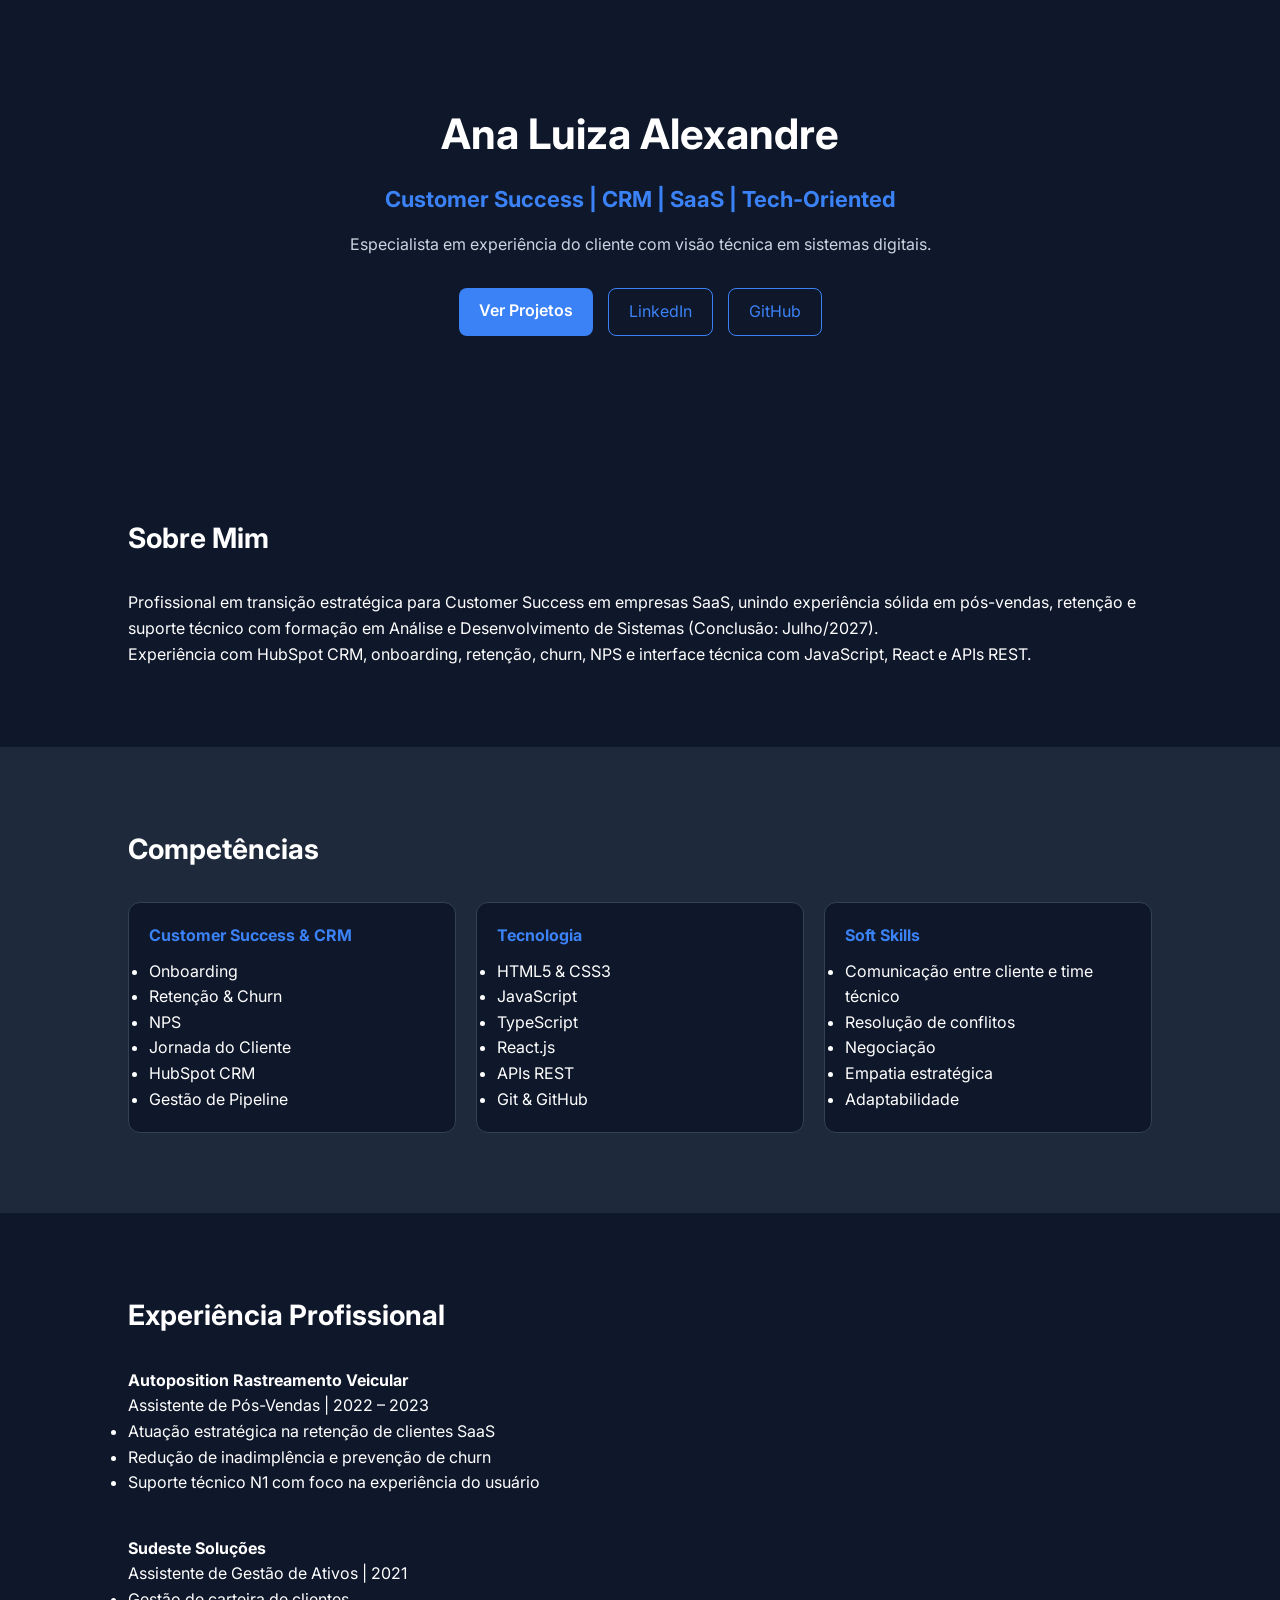
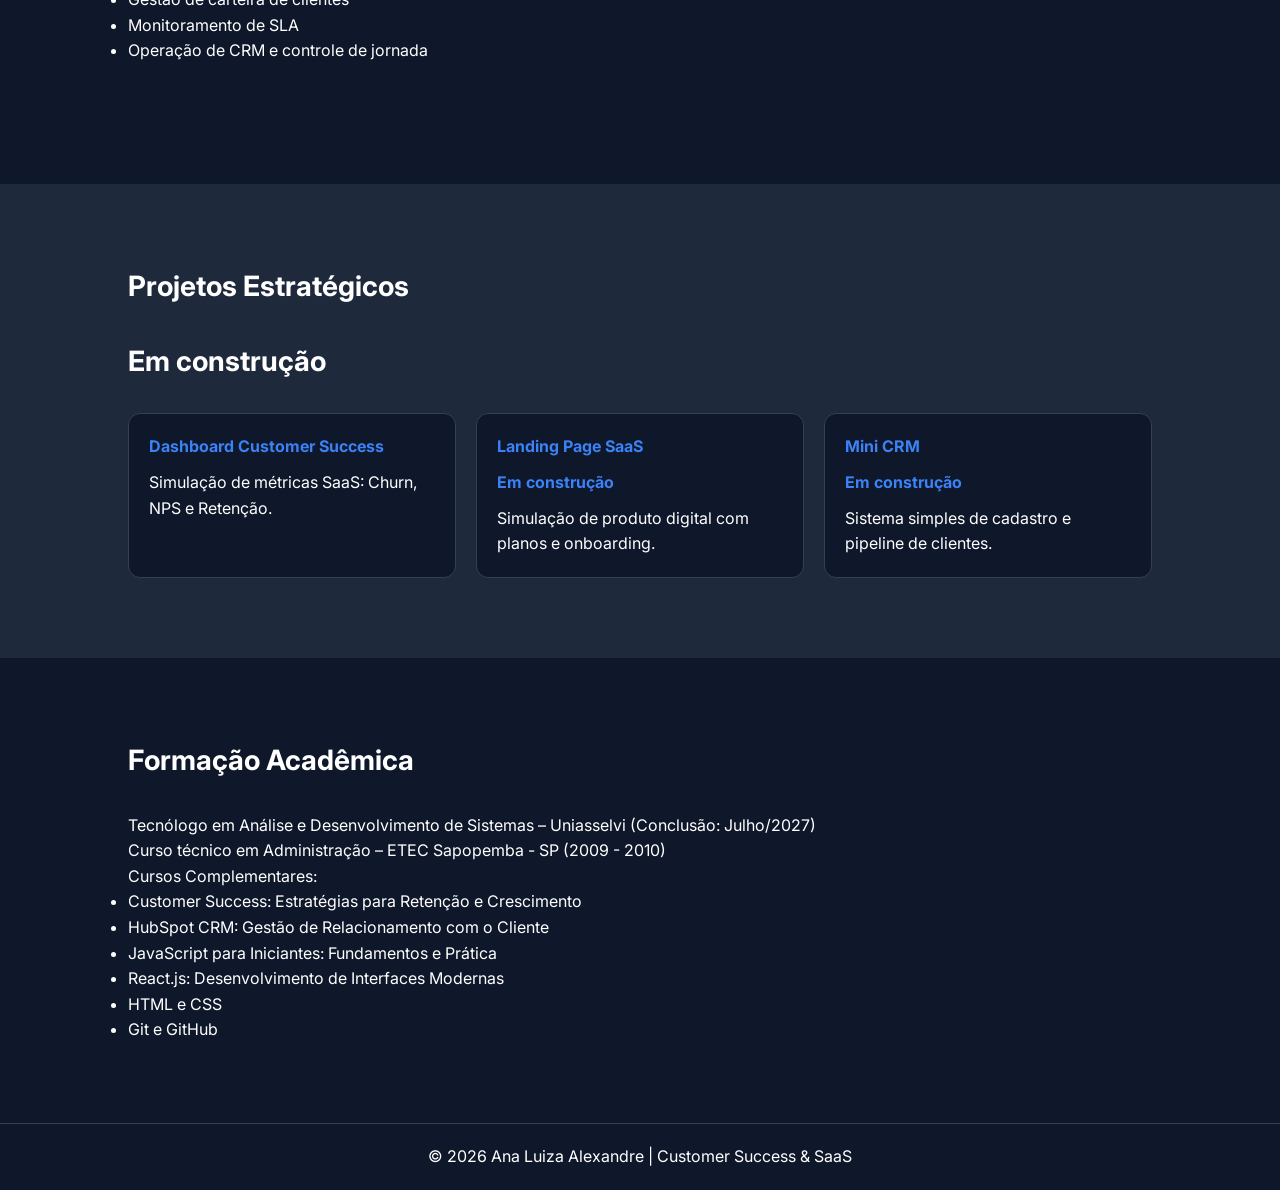
==== index.html @ 03f6a533 "Estrutura corrigida para GitHub Pages" ====
<!DOCTYPE html>
<html lang="pt-br">
<head>
  <meta charset="UTF-8">
  <meta name="viewport" content="width=device-width, initial-scale=1.0">
  <title>Ana Luiza | Customer Success & SaaS</title>
  <link rel="stylesheet" href="style.css">
  <link rel="preconnect" href="https://fonts.googleapis.com">
  <link href="https://fonts.googleapis.com/css2?family=Inter:wght@300;400;600;700&display=swap" rel="stylesheet">
</head>
<body>

  <!-- HERO -->
  <header class="hero">
    <h1>Ana Luiza Alexandre</h1>
    <h2>Customer Success | CRM | SaaS | Tech-Oriented</h2>
    <p>
      Especialista em experiência do cliente com visão técnica em sistemas digitais.
    </p>

    <div class="buttons">
      <a href="#projetos" class="btn-primary">Ver Projetos</a>
      <a href="https://linkedin.com/in/ana-bit-max" target="_blank" class="btn-secondary">LinkedIn</a>
      <a href="https://github.com/Ana-bit-max" target="_blank" class="btn-secondary">GitHub</a>
    </div>
  </header>

  <!-- SOBRE -->
  <section class="section">
    <h3>Sobre Mim</h3>
    <p>
      Profissional em transição estratégica para Customer Success em empresas SaaS,
      unindo experiência sólida em pós-vendas, retenção e suporte técnico com formação
      em Análise e Desenvolvimento de Sistemas (Conclusão: Julho/2027).
    </p>
    <p>
      Experiência com HubSpot CRM, onboarding, retenção, churn, NPS e interface técnica
      com JavaScript, React e APIs REST.
    </p>
  </section>

  <!-- COMPETÊNCIAS -->
  <section class="section dark">
    <h3>Competências</h3>

    <div class="grid">

      <div class="card">
        <h4>Customer Success & CRM</h4>
        <ul>
          <li>Onboarding</li>
          <li>Retenção & Churn</li>
          <li>NPS</li>
          <li>Jornada do Cliente</li>
          <li>HubSpot CRM</li>
          <li>Gestão de Pipeline</li>
        </ul>
      </div>

      <div class="card">
        <h4>Tecnologia</h4>
        <ul>
          <li>HTML5 & CSS3</li>
          <li>JavaScript</li>
          <li>TypeScript</li>
          <li>React.js</li>
          <li>APIs REST</li>
          <li>Git & GitHub</li>
        </ul>
      </div>

      <div class="card">
        <h4>Soft Skills</h4>
        <ul>
          <li>Comunicação entre cliente e time técnico</li>
          <li>Resolução de conflitos</li>
          <li>Negociação</li>
          <li>Empatia estratégica</li>
          <li>Adaptabilidade</li>
        </ul>
      </div>

    </div>
  </section>

  <!-- EXPERIÊNCIA -->
  <section class="section">
    <h3>Experiência Profissional</h3>

    <div class="experience">
      <h4>Autoposition Rastreamento Veicular</h4>
      <p>Assistente de Pós-Vendas | 2022 – 2023</p>
      <ul>
        <li>Atuação estratégica na retenção de clientes SaaS</li>
        <li>Redução de inadimplência e prevenção de churn</li>
        <li>Suporte técnico N1 com foco na experiência do usuário</li>
      </ul>
    </div>

    <div class="experience">
      <h4>Sudeste Soluções</h4>
      <p>Assistente de Gestão de Ativos | 2021</p>
      <ul>
        <li>Gestão de carteira de clientes</li>
        <li>Monitoramento de SLA</li>
        <li>Operação de CRM e controle de jornada</li>
      </ul>
    </div>
  </section>

  <!-- PROJETOS -->
  <section class="section dark" id="projetos">
    <h3>Projetos Estratégicos</h3>
     <h3>Em construção</h3>

    <div class="grid">

      <div class="card">
        <h4>Dashboard Customer Success</h4>
        <p>Simulação de métricas SaaS: Churn, NPS e Retenção.</p>
      </div>

      <div class="card">
        <h4>Landing Page SaaS</h4>
        <h4>Em construção</h4>
        <p>Simulação de produto digital com planos e onboarding.</p>
      </div>

      <div class="card">
        <h4>Mini CRM</h4>
        <h4>Em construção</h4>
        <p>Sistema simples de cadastro e pipeline de clientes.</p>
      </div>

    </div>
  </section>

  <!-- FORMAÇÃO -->
  <section class="section">
    <h3>Formação Acadêmica</h3>
    <p>
      Tecnólogo em Análise e Desenvolvimento de Sistemas – Uniasselvi
      (Conclusão: Julho/2027)
    </p>
    <p>
      Curso técnico em Administração – ETEC Sapopemba - SP (2009 - 2010)
    </p>
    <p>
      Cursos Complementares:
      <ul>
        <li>Customer Success: Estratégias para Retenção e Crescimento</li>
        <li>HubSpot CRM: Gestão de Relacionamento com o Cliente</li>
        <li>JavaScript para Iniciantes: Fundamentos e Prática</li>
        <li>React.js: Desenvolvimento de Interfaces Modernas</li>
        <li>HTML e CSS</li>
        <li>Git e GitHub</li>
      </ul>
    </p>
  </section>

  <footer>
    <p>© 2026 Ana Luiza Alexandre | Customer Success & SaaS</p>
  </footer>

  <script src="script.js"></script>
</body>
</html>
---- style.css ----
* {
  margin: 0;
  padding: 0;
  box-sizing: border-box;
  font-family: 'Inter', sans-serif;
}

body {
  background-color: #0f172a;
  color: #ffffff;
  line-height: 1.6;
}

.hero {
  text-align: center;
  padding: 100px 20px;
}

.hero h1 {
  font-size: 42px;
  font-weight: 700;
}

.hero h2 {
  font-size: 22px;
  color: #3b82f6;
  margin: 15px 0;
}

.hero p {
  max-width: 600px;
  margin: 0 auto 30px;
  color: #cbd5e1;
}

.buttons {
  display: flex;
  justify-content: center;
  gap: 15px;
  flex-wrap: wrap;
}

.btn-primary {
  background: #3b82f6;
  padding: 10px 20px;
  border-radius: 8px;
  text-decoration: none;
  color: white;
  font-weight: 600;
}

.btn-secondary {
  border: 1px solid #3b82f6;
  padding: 10px 20px;
  border-radius: 8px;
  text-decoration: none;
  color: #3b82f6;
}

.section {
  padding: 80px 10%;
}

.section h3 {
  font-size: 28px;
  margin-bottom: 30px;
}

.dark {
  background-color: #1e293b;
}

.grid {
  display: grid;
  grid-template-columns: repeat(auto-fit, minmax(250px, 1fr));
  gap: 20px;
}

.card {
  background: #0f172a;
  padding: 20px;
  border-radius: 12px;
  border: 1px solid #334155;
}

.card h4 {
  margin-bottom: 10px;
  color: #3b82f6;
}

.experience {
  margin-bottom: 40px;
}

footer {
  text-align: center;
  padding: 20px;
  background: #0f172a;
  border-top: 1px solid #334155;
}
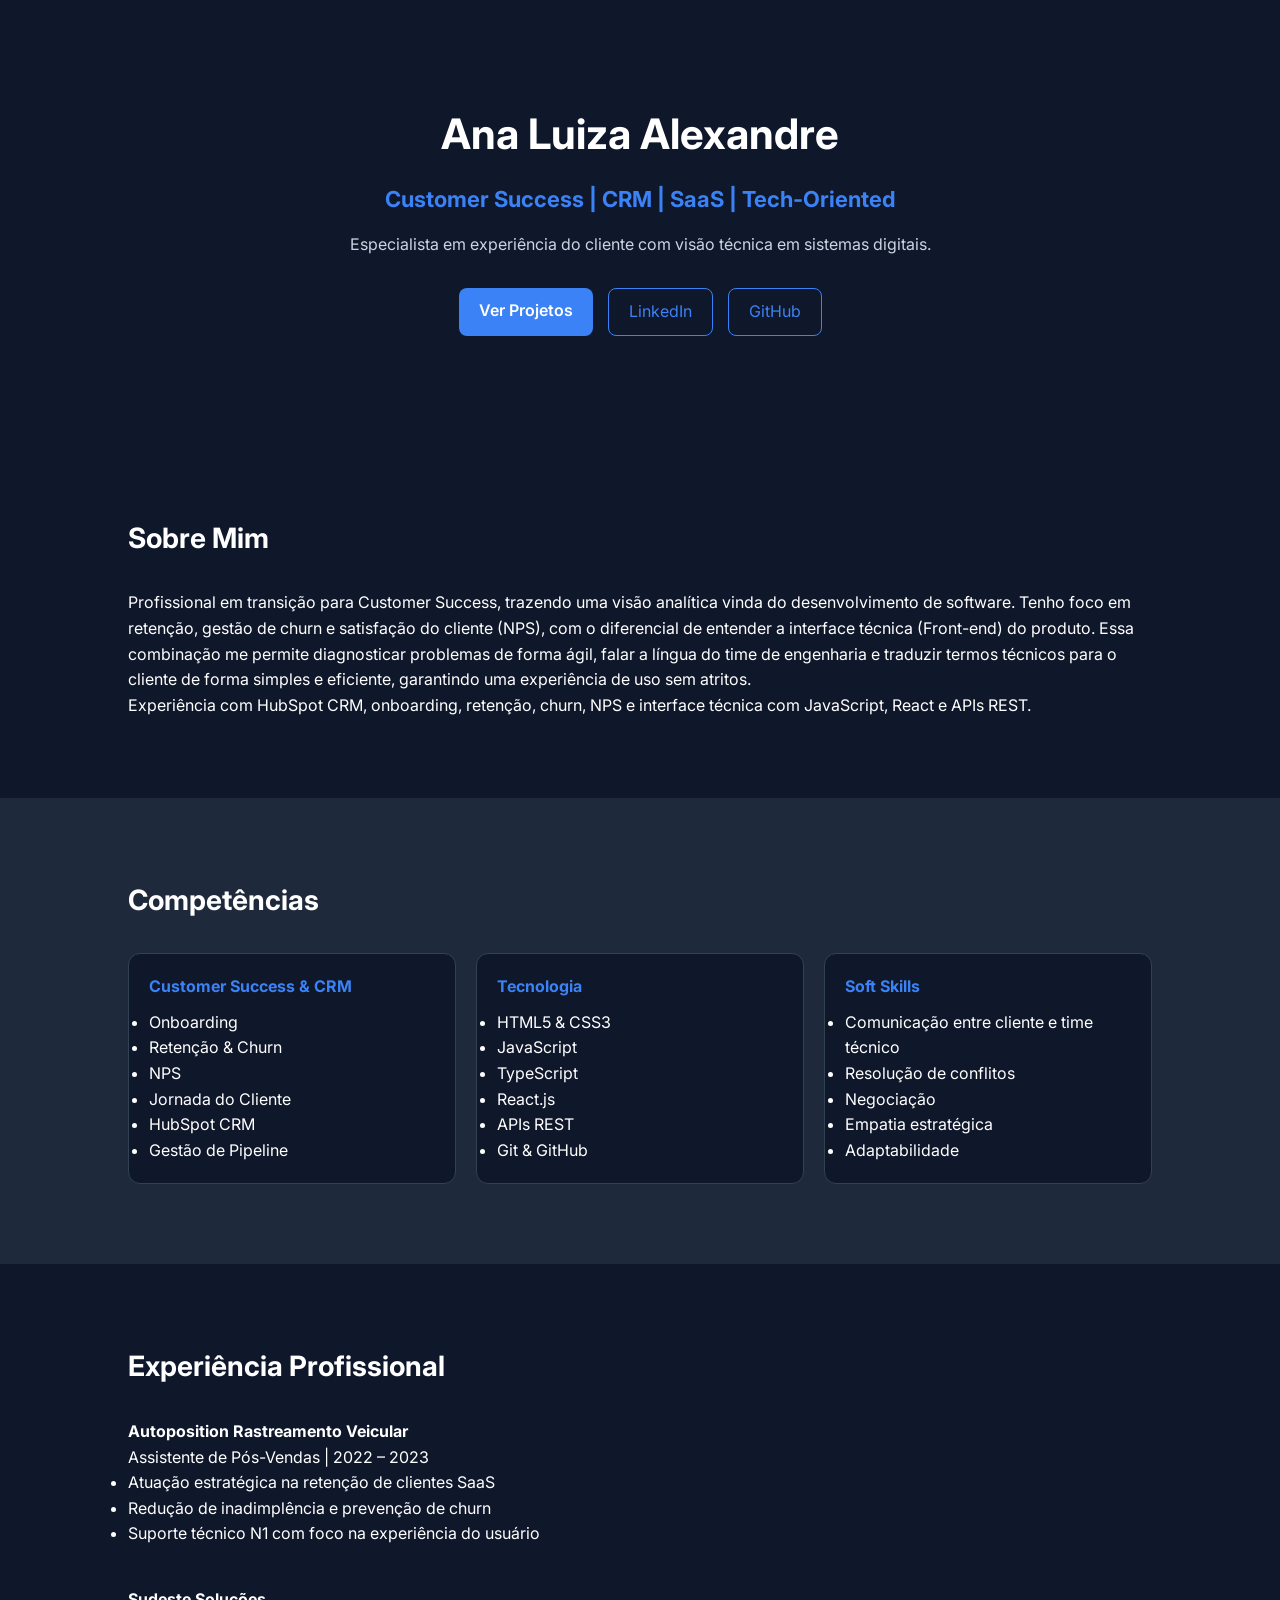
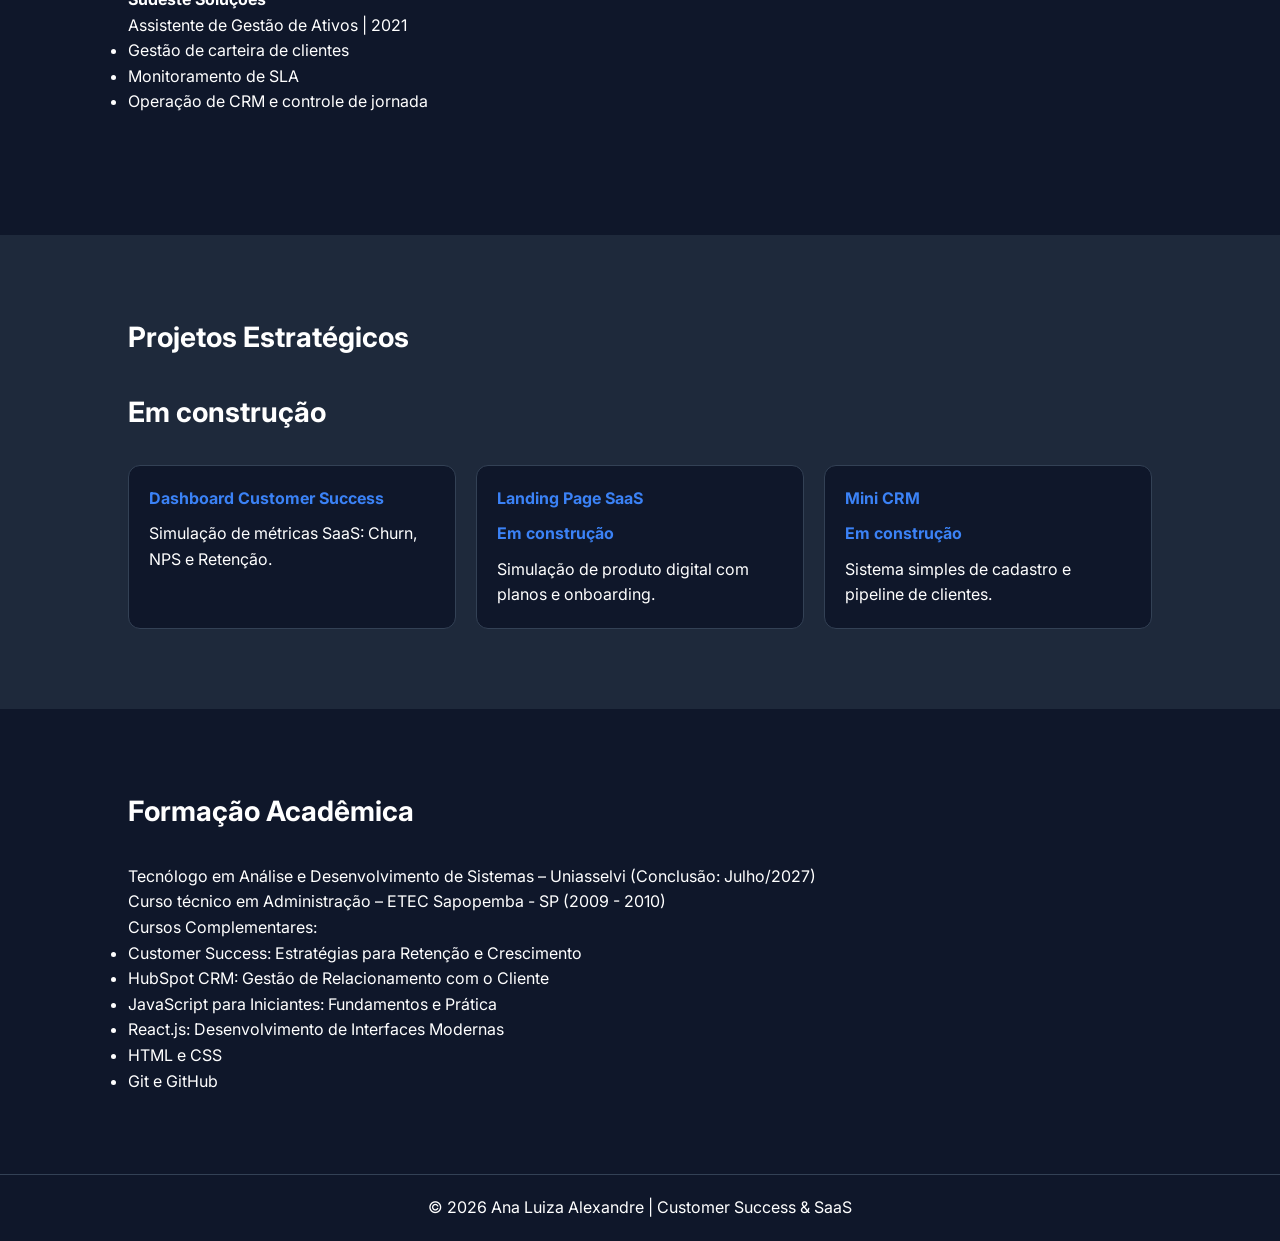
==== commit cd6e8cef: "resumo profissional" ====
--- a/index.html
+++ b/index.html
@@ -29,9 +29,7 @@
   <section class="section">
     <h3>Sobre Mim</h3>
     <p>
-      Profissional em transição estratégica para Customer Success em empresas SaaS,
-      unindo experiência sólida em pós-vendas, retenção e suporte técnico com formação
-      em Análise e Desenvolvimento de Sistemas (Conclusão: Julho/2027).
+     Profissional em transição para Customer Success, trazendo uma visão analítica vinda do desenvolvimento de software. Tenho foco em retenção, gestão de churn e satisfação do cliente (NPS), com o diferencial de entender a interface técnica (Front-end) do produto. Essa combinação me permite diagnosticar problemas de forma ágil, falar a língua do time de engenharia e traduzir termos técnicos para o cliente de forma simples e eficiente, garantindo uma experiência de uso sem atritos.
     </p>
     <p>
       Experiência com HubSpot CRM, onboarding, retenção, churn, NPS e interface técnica
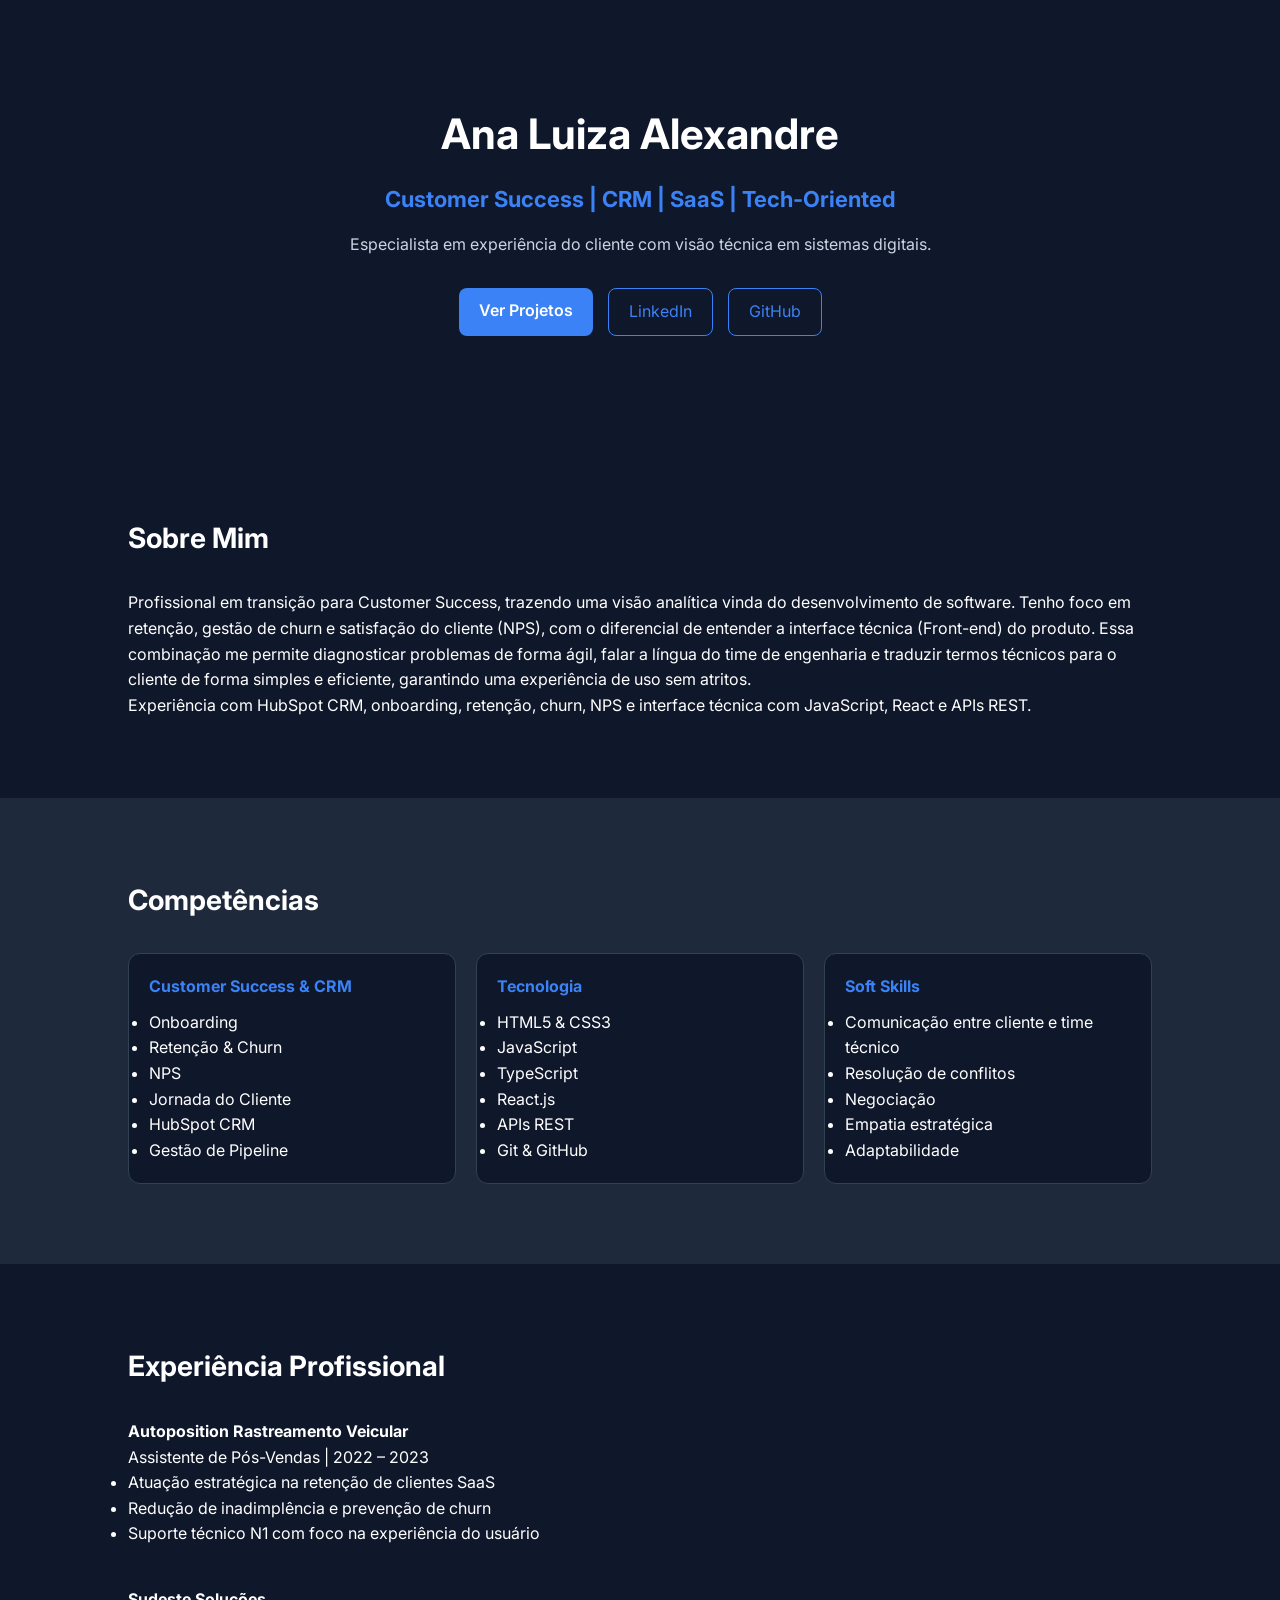
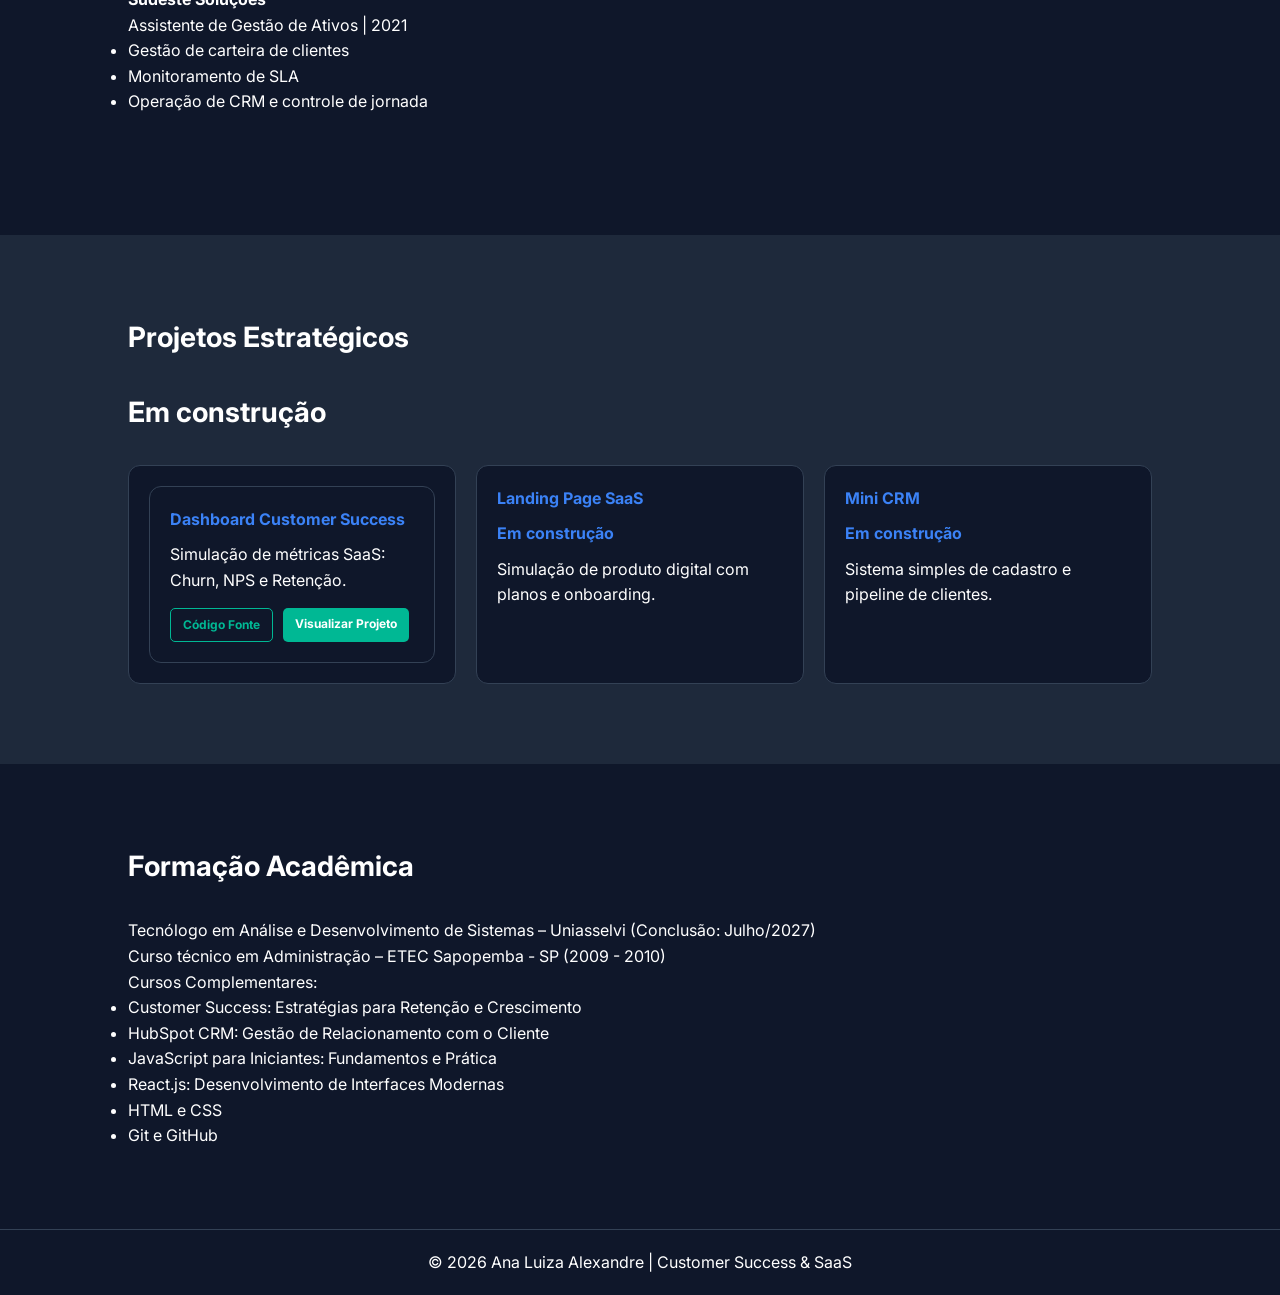
==== commit 2ab27e6e: "colocando o projeto" ====
--- a/index.html
+++ b/index.html
@@ -114,9 +114,27 @@
     <div class="grid">
 
       <div class="card">
-        <h4>Dashboard Customer Success</h4>
-        <p>Simulação de métricas SaaS: Churn, NPS e Retenção.</p>
-      </div>
+    <div class="card">
+    
+    <h4>Dashboard Customer Success</h4>
+    <p>Simulação de métricas SaaS: Churn, NPS e Retenção.</p>
+    
+    <!-- Links do Projeto -->
+    <div class="repo-links" style="margin-top: 15px; display: flex; gap: 10px; flex-wrap: wrap;">
+        <a href="https://github.com/ana-bit-max/Dashboard-Customer-Success" 
+           target="_blank" 
+           style="font-size: 12px; color: #00b894; text-decoration: none; border: 1px solid #00b894; padding: 6px 12px; border-radius: 5px; font-weight: bold; transition: 0.3s;">
+           Código Fonte
+        </a>
+        
+        <a href="https://ana-bit-max.github.io/Dashboard-Customer-Success/" 
+           target="_blank" 
+           style="font-size: 12px; background-color: #00b894; color: white; text-decoration: none; padding: 6px 12px; border-radius: 5px; font-weight: bold; transition: 0.3s;">
+           Visualizar Projeto
+        </a>
+    </div>
+</div>
+</div>
 
       <div class="card">
         <h4>Landing Page SaaS</h4>
@@ -143,6 +161,7 @@
     <p>
       Curso técnico em Administração – ETEC Sapopemba - SP (2009 - 2010)
     </p>
+    
     <p>
       Cursos Complementares:
       <ul>
@@ -161,5 +180,8 @@
   </footer>
 
   <script src="script.js"></script>
+  <!-- Start of HubSpot Embed Code -->
+<script type="text/javascript" id="hs-script-loader" async defer src="//js.hs-scripts.com/51147865.js"></script>
+<!-- End of HubSpot Embed Code -->
 </body>
 </html>
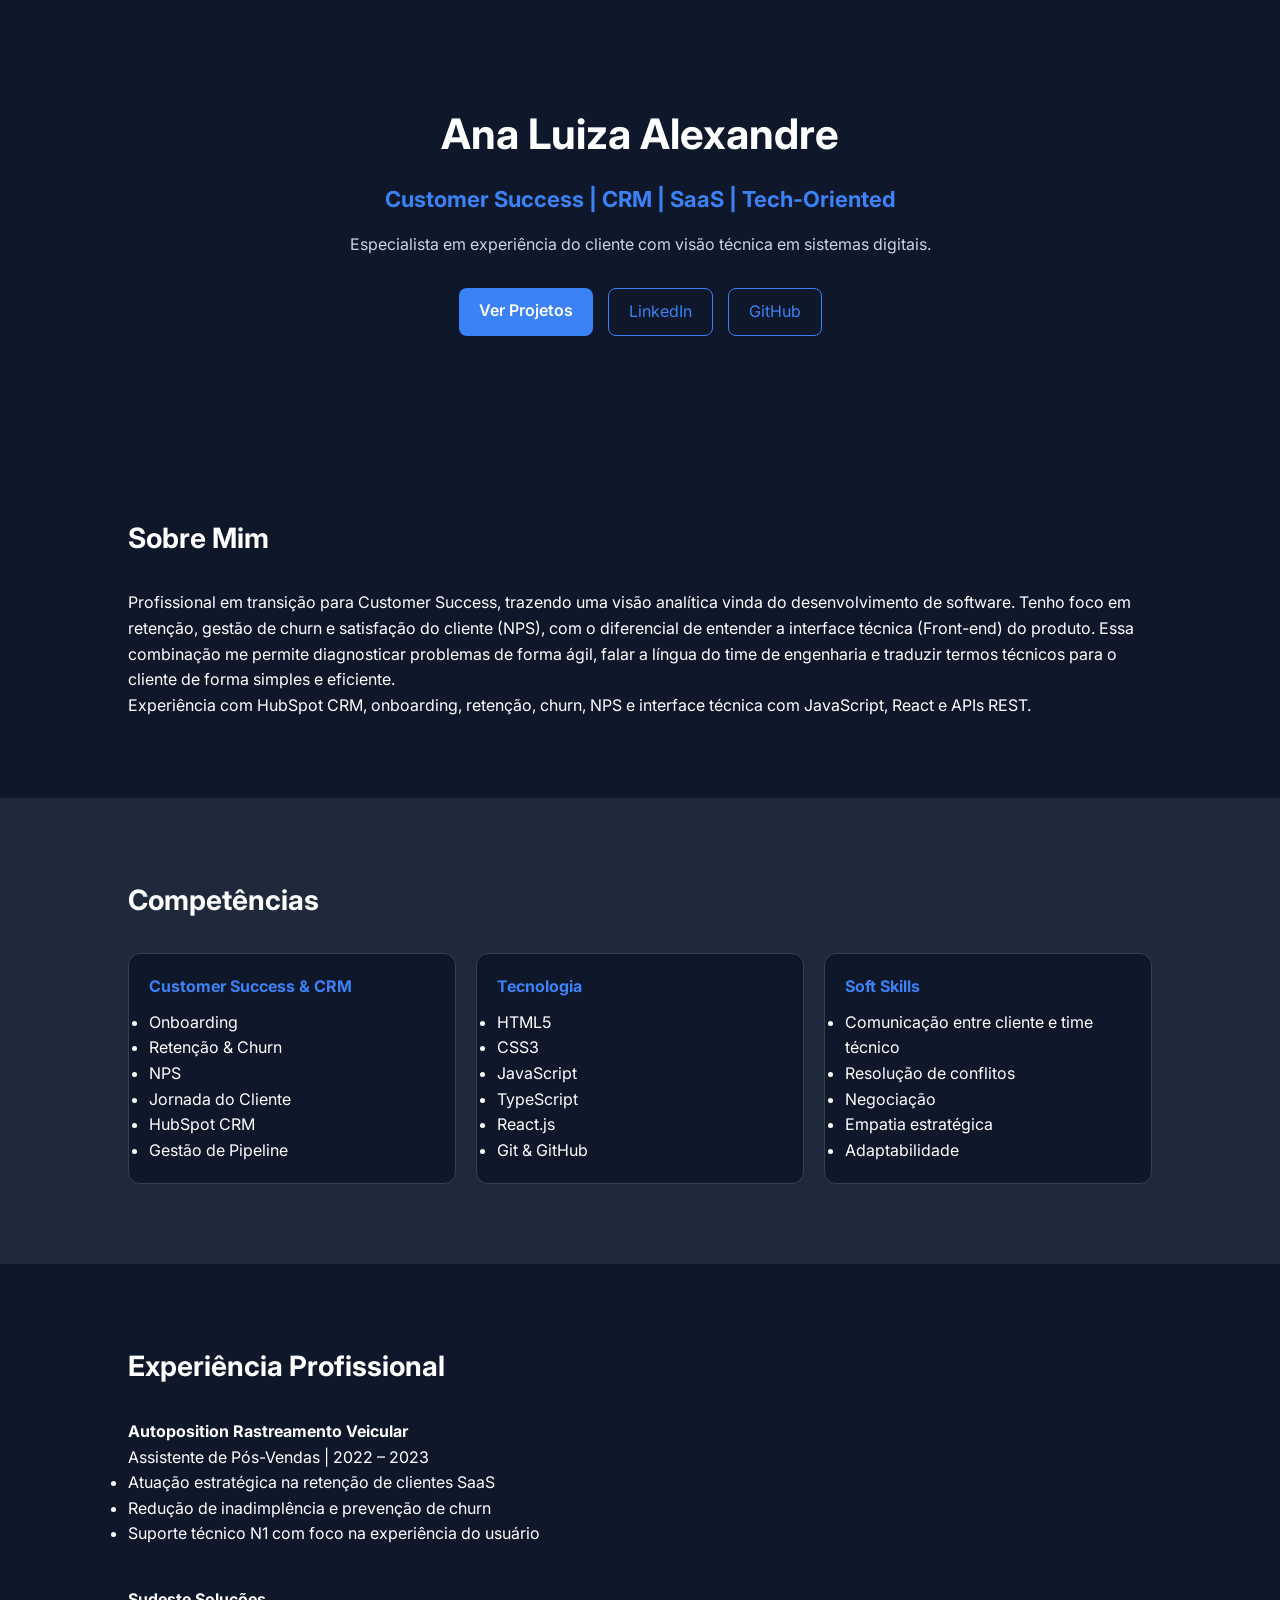
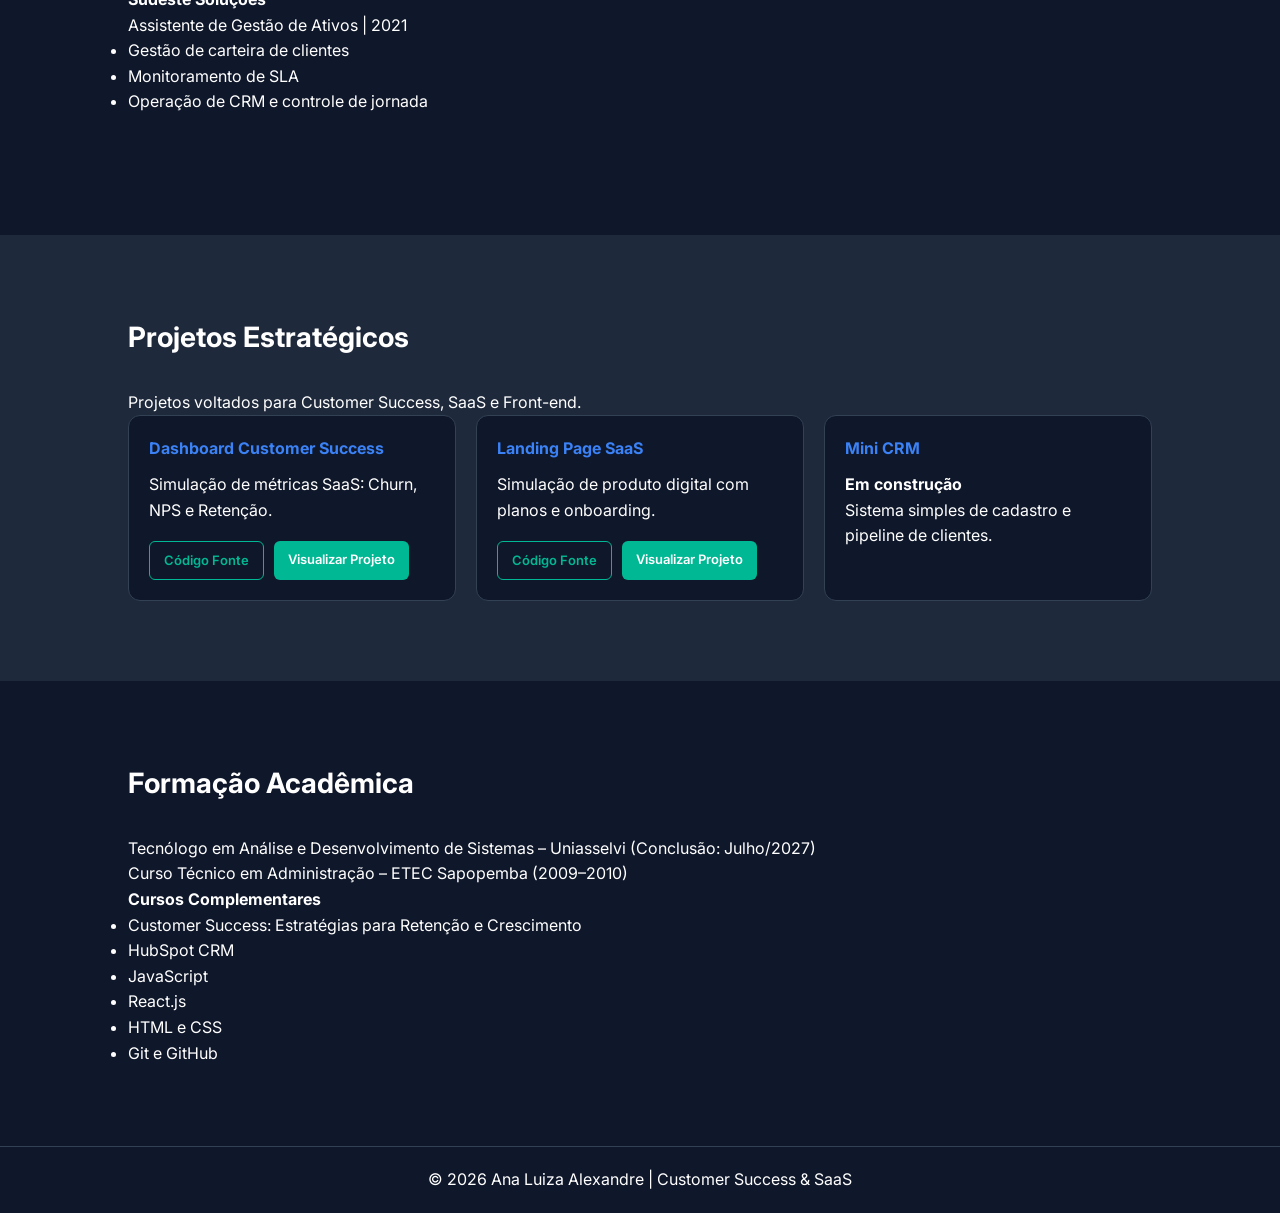
==== commit c0979f36: "Projeto Landing pages SaaS" ====
--- a/index.html
+++ b/index.html
@@ -4,16 +4,20 @@
   <meta charset="UTF-8">
   <meta name="viewport" content="width=device-width, initial-scale=1.0">
   <title>Ana Luiza | Customer Success & SaaS</title>
+
   <link rel="stylesheet" href="style.css">
+
   <link rel="preconnect" href="https://fonts.googleapis.com">
   <link href="https://fonts.googleapis.com/css2?family=Inter:wght@300;400;600;700&display=swap" rel="stylesheet">
 </head>
+
 <body>
 
   <!-- HERO -->
   <header class="hero">
     <h1>Ana Luiza Alexandre</h1>
     <h2>Customer Success | CRM | SaaS | Tech-Oriented</h2>
+
     <p>
       Especialista em experiência do cliente com visão técnica em sistemas digitais.
     </p>
@@ -28,23 +32,26 @@
   <!-- SOBRE -->
   <section class="section">
     <h3>Sobre Mim</h3>
-    <p>
-     Profissional em transição para Customer Success, trazendo uma visão analítica vinda do desenvolvimento de software. Tenho foco em retenção, gestão de churn e satisfação do cliente (NPS), com o diferencial de entender a interface técnica (Front-end) do produto. Essa combinação me permite diagnosticar problemas de forma ágil, falar a língua do time de engenharia e traduzir termos técnicos para o cliente de forma simples e eficiente, garantindo uma experiência de uso sem atritos.
-    </p>
-    <p>
-      Experiência com HubSpot CRM, onboarding, retenção, churn, NPS e interface técnica
-      com JavaScript, React e APIs REST.
+
+    <p>
+      Profissional em transição para Customer Success, trazendo uma visão analítica vinda do desenvolvimento de software. Tenho foco em retenção, gestão de churn e satisfação do cliente (NPS), com o diferencial de entender a interface técnica (Front-end) do produto. Essa combinação me permite diagnosticar problemas de forma ágil, falar a língua do time de engenharia e traduzir termos técnicos para o cliente de forma simples e eficiente.
+    </p>
+
+    <p>
+      Experiência com HubSpot CRM, onboarding, retenção, churn, NPS e interface técnica com JavaScript, React e APIs REST.
     </p>
   </section>
 
   <!-- COMPETÊNCIAS -->
   <section class="section dark">
+
     <h3>Competências</h3>
 
     <div class="grid">
 
       <div class="card">
         <h4>Customer Success & CRM</h4>
+
         <ul>
           <li>Onboarding</li>
           <li>Retenção & Churn</li>
@@ -57,18 +64,20 @@
 
       <div class="card">
         <h4>Tecnologia</h4>
+
         <ul>
-          <li>HTML5 & CSS3</li>
+          <li>HTML5</li>
+          <li>CSS3</li>
           <li>JavaScript</li>
           <li>TypeScript</li>
           <li>React.js</li>
-          <li>APIs REST</li>
           <li>Git & GitHub</li>
         </ul>
       </div>
 
       <div class="card">
         <h4>Soft Skills</h4>
+
         <ul>
           <li>Comunicação entre cliente e time técnico</li>
           <li>Resolução de conflitos</li>
@@ -79,15 +88,18 @@
       </div>
 
     </div>
+
   </section>
 
   <!-- EXPERIÊNCIA -->
   <section class="section">
+
     <h3>Experiência Profissional</h3>
 
     <div class="experience">
       <h4>Autoposition Rastreamento Veicular</h4>
       <p>Assistente de Pós-Vendas | 2022 – 2023</p>
+
       <ul>
         <li>Atuação estratégica na retenção de clientes SaaS</li>
         <li>Redução de inadimplência e prevenção de churn</li>
@@ -98,90 +110,142 @@
     <div class="experience">
       <h4>Sudeste Soluções</h4>
       <p>Assistente de Gestão de Ativos | 2021</p>
+
       <ul>
         <li>Gestão de carteira de clientes</li>
         <li>Monitoramento de SLA</li>
         <li>Operação de CRM e controle de jornada</li>
       </ul>
     </div>
+
   </section>
 
   <!-- PROJETOS -->
   <section class="section dark" id="projetos">
+
     <h3>Projetos Estratégicos</h3>
-     <h3>Em construção</h3>
+
+    <p>Projetos voltados para Customer Success, SaaS e Front-end.</p>
 
     <div class="grid">
 
-      <div class="card">
-    <div class="card">
-    
-    <h4>Dashboard Customer Success</h4>
-    <p>Simulação de métricas SaaS: Churn, NPS e Retenção.</p>
-    
-    <!-- Links do Projeto -->
-    <div class="repo-links" style="margin-top: 15px; display: flex; gap: 10px; flex-wrap: wrap;">
-        <a href="https://github.com/ana-bit-max/Dashboard-Customer-Success" 
-           target="_blank" 
-           style="font-size: 12px; color: #00b894; text-decoration: none; border: 1px solid #00b894; padding: 6px 12px; border-radius: 5px; font-weight: bold; transition: 0.3s;">
-           Código Fonte
-        </a>
-        
-        <a href="https://ana-bit-max.github.io/Dashboard-Customer-Success/" 
-           target="_blank" 
-           style="font-size: 12px; background-color: #00b894; color: white; text-decoration: none; padding: 6px 12px; border-radius: 5px; font-weight: bold; transition: 0.3s;">
-           Visualizar Projeto
-        </a>
-    </div>
-</div>
-</div>
-
-      <div class="card">
+      <!-- Dashboard -->
+      <div class="card">
+
+        <h4>Dashboard Customer Success</h4>
+
+        <p>
+          Simulação de métricas SaaS: Churn, NPS e Retenção.
+        </p>
+
+        <div class="repo-links">
+
+          <a href="https://github.com/ana-bit-max/Dashboard-Customer-Success"
+             target="_blank"
+             class="btn-outline">
+             Código Fonte
+          </a>
+
+          <a href="https://ana-bit-max.github.io/Dashboard-Customer-Success/"
+             target="_blank"
+             class="btn-fill">
+             Visualizar Projeto
+          </a>
+
+        </div>
+
+      </div>
+
+      <!-- Landing Page -->
+      <div class="card">
+
         <h4>Landing Page SaaS</h4>
-        <h4>Em construção</h4>
-        <p>Simulação de produto digital com planos e onboarding.</p>
-      </div>
-
-      <div class="card">
+
+        <p>
+          Simulação de produto digital com planos e onboarding.
+        </p>
+
+        <div class="repo-links">
+
+          <a href="https://github.com/ana-bit-max/Landing-Pages-SaaS"
+             target="_blank"
+             class="btn-outline">
+             Código Fonte
+          </a>
+
+          <a href="https://ana-bit-max.github.io/Landing-Pages-SaaS/"
+             target="_blank"
+             class="btn-fill">
+             Visualizar Projeto
+          </a>
+
+        </div>
+
+      </div>
+
+      <!-- Mini CRM -->
+      <div class="card">
+
         <h4>Mini CRM</h4>
-        <h4>Em construção</h4>
-        <p>Sistema simples de cadastro e pipeline de clientes.</p>
-      </div>
-
-    </div>
+
+        <p><strong>Em construção</strong></p>
+
+        <p>
+          Sistema simples de cadastro e pipeline de clientes.
+        </p>
+
+      </div>
+
+    </div>
+
   </section>
 
   <!-- FORMAÇÃO -->
   <section class="section">
+
     <h3>Formação Acadêmica</h3>
+
     <p>
       Tecnólogo em Análise e Desenvolvimento de Sistemas – Uniasselvi
       (Conclusão: Julho/2027)
     </p>
-    <p>
-      Curso técnico em Administração – ETEC Sapopemba - SP (2009 - 2010)
-    </p>
-    
-    <p>
-      Cursos Complementares:
-      <ul>
-        <li>Customer Success: Estratégias para Retenção e Crescimento</li>
-        <li>HubSpot CRM: Gestão de Relacionamento com o Cliente</li>
-        <li>JavaScript para Iniciantes: Fundamentos e Prática</li>
-        <li>React.js: Desenvolvimento de Interfaces Modernas</li>
-        <li>HTML e CSS</li>
-        <li>Git e GitHub</li>
-      </ul>
-    </p>
-  </section>
-
+
+    <p>
+      Curso Técnico em Administração – ETEC Sapopemba (2009–2010)
+    </p>
+
+    <p><strong>Cursos Complementares</strong></p>
+
+    <ul>
+      <li>Customer Success: Estratégias para Retenção e Crescimento</li>
+      <li>HubSpot CRM</li>
+      <li>JavaScript</li>
+      <li>React.js</li>
+      <li>HTML e CSS</li>
+      <li>Git e GitHub</li>
+    </ul>
+
+  </section>
+
+  <!-- RODAPÉ -->
   <footer>
-    <p>© 2026 Ana Luiza Alexandre | Customer Success & SaaS</p>
+
+    <p>
+      © 2026 Ana Luiza Alexandre | Customer Success & SaaS
+    </p>
+
   </footer>
 
   <script src="script.js"></script>
-  <!-- Start of HubSpot Embed Code -->
-<script type="text/javascript" id="hs-script-loader" async defer src="//js.hs-scripts.com/51147865.js"></script>
-<!-- End of HubSpot Embed Code -->
+
+  <!-- HubSpot -->
+  <script
+    type="text/javascript"
+    id="hs-script-loader"
+    async
+    defer
+    src="//js.hs-scripts.com/51147865.js">
+  </script>
+
 </body>
 </html>
--- a/style.css
+++ b/style.css
@@ -97,4 +97,42 @@
   padding: 20px;
   background: #0f172a;
   border-top: 1px solid #334155;
+}
+
+.repo-links{
+    display:flex;
+    gap:10px;
+    margin-top:18px;
+    flex-wrap:wrap;
+}
+
+.btn-outline{
+    border:1px solid #00b894;
+    color:#00b894;
+    padding:8px 14px;
+    border-radius:6px;
+    text-decoration:none;
+    font-size:13px;
+    font-weight:600;
+    transition:.3s;
+}
+
+.btn-outline:hover{
+    background:#00b894;
+    color:#fff;
+}
+
+.btn-fill{
+    background:#00b894;
+    color:#fff;
+    padding:8px 14px;
+    border-radius:6px;
+    text-decoration:none;
+    font-size:13px;
+    font-weight:600;
+    transition:.3s;
+}
+
+.btn-fill:hover{
+    opacity:.9;
 }
